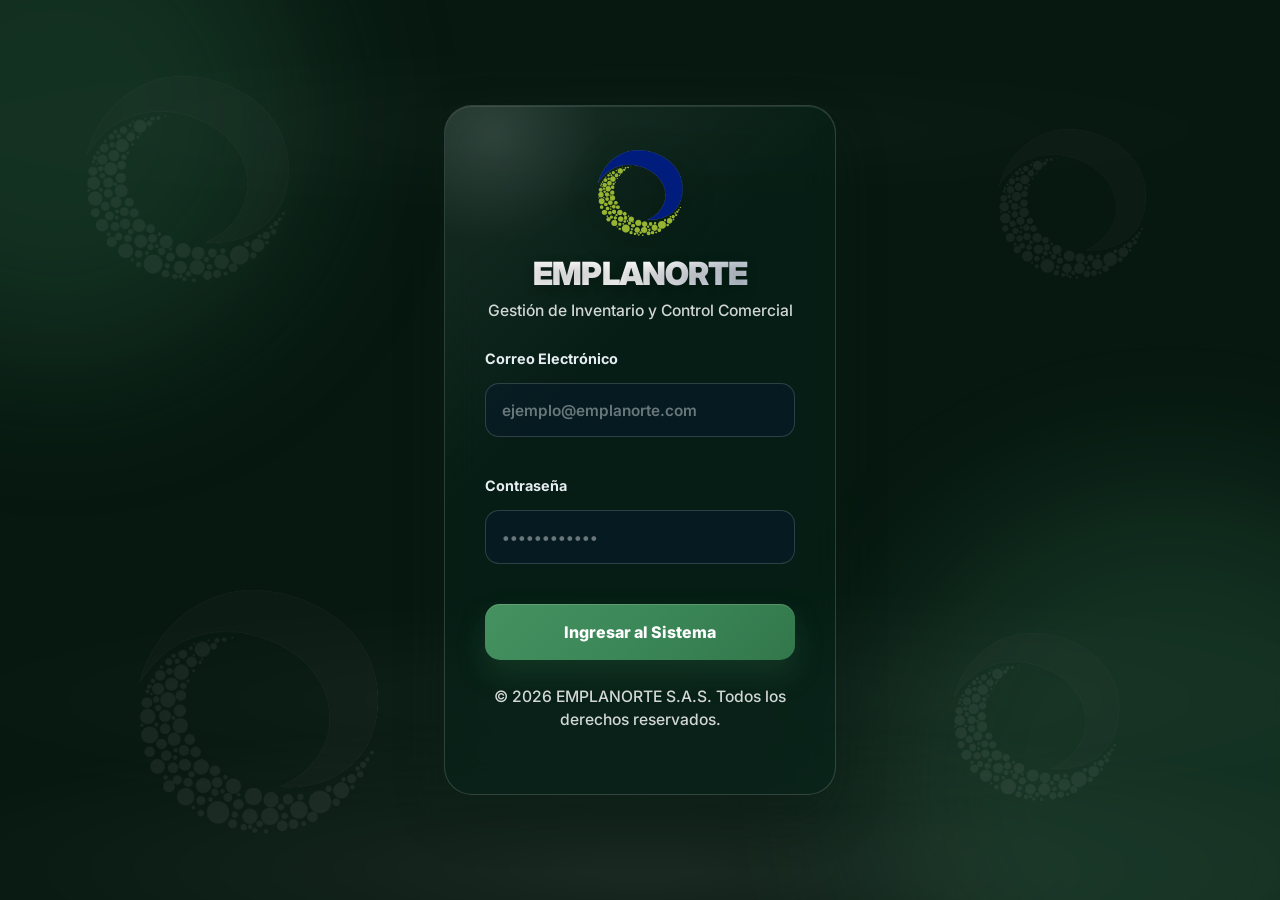
==== src/frontend/index.html @ 9bedfa75 "Proyecto Emplanorte listo para despliegue" ====
<!DOCTYPE html>
<html lang="es">
<head>
    <meta charset="UTF-8">
    <meta name="viewport" content="width=device-width, initial-scale=1.0">
    <title>EMPLANORTE - Iniciar Sesión</title>
    <link rel="icon" type="image/png" href="img/Logo.png">
    <!-- Google Fonts: Inter -->
    <link rel="preconnect" href="https://fonts.googleapis.com">
    <link rel="preconnect" href="https://fonts.gstatic.com" crossorigin>
    <link href="https://fonts.googleapis.com/css2?family=Inter:wght@300;400;500;600;700&display=swap" rel="stylesheet">
    <!-- Estilos base y de login -->
    <link rel="stylesheet" href="css/styles.css">
</head>
<body class="login-body">

    <div class="login-background">
        <div class="circle circle-1"></div>
        <div class="circle circle-2"></div>
    </div>
<body class="login-page">

    <div class="login-background">
        <span class="bg-wave wave-1"></span>
        <span class="bg-wave wave-2"></span>
        <span class="bg-wave wave-3"></span>

        <span class="bg-logo logo-1"></span>
        <span class="bg-logo logo-2"></span>
        <span class="bg-logo logo-3"></span>
        <span class="bg-logo logo-4"></span>
    </div>

    <main class="login-container">
        <div class="login-card">
            <div class="login-header">
               <div class="logo-container">
    <img src="img/Circulo.png" alt="Emplanorte" class="logo">
</div>
                <h1>EMPLANORTE</h1>
                <p>Gestión de Inventario y Control Comercial</p>
            </div>
            
            <form id="loginForm" class="login-form">
                <div class="form-group">
                    <label for="correo">Correo Electrónico</label>
                    <div class="input-wrapper">
                        <input type="email" id="correo" placeholder="ejemplo@emplanorte.com" required>
                    </div>
                </div>
                
                <div class="form-group">
                    <div class="label-row">
                        <label for="contrasena">Contraseña</label>
                    </div>
                    <div class="input-wrapper">
                        <input type="password" id="contrasena" placeholder="••••••••••••" required>
                    </div>
                </div>

                <div id="errorMessage" class="error-message hidden">
                    Credenciales incorrectas. Intente nuevamente.
                </div>
                
                <button type="submit" id="btnLogin" class="btn btn-primary btn-block">
                    <span>Ingresar al Sistema</span>
                    <div class="btn-shine"></div>
                </button>
            </form>
            
            <div class="login-footer">
                <p>&copy; 2026 EMPLANORTE S.A.S. Todos los derechos reservados.</p>
            </div>
        </div>
    </main>

    <!-- Scripts de lógica base -->
    <script src="js/api.js"></script>
    <script>
        document.getElementById('loginForm').addEventListener('submit', async (e) => {
            e.preventDefault();
            const correo = document.getElementById('correo').value;
            const contrasena = document.getElementById('contrasena').value;
            const errorMsg = document.getElementById('errorMessage');
            const btn = document.getElementById('btnLogin');
            
            errorMsg.classList.add('hidden');
            btn.disabled = true;
            btn.classList.add('loading');

            try {
                const response = await ApiClient.login(correo, contrasena);
                if (response.token) {
                    // Guardar datos de sesión
                    localStorage.setItem('emplanorte_session', JSON.stringify(response));
                    // Redirigir al dashboard
                    window.location.href = 'pages/dashboard.html';
                } else {
                    errorMsg.textContent = response.message || 'Credenciales incorrectas';
                    errorMsg.classList.remove('hidden');
                }
            } catch (err) {
                // Distinguir entre "backend caído" y un error devuelto por el backend.
                // fetch() lanza TypeError ("Failed to fetch") solo cuando no hay conexión.
                if (err instanceof TypeError) {
                    errorMsg.textContent = 'No se pudo conectar con el servidor. '
                        + 'Verifica que el backend esté encendido (http://localhost:8080).';
                } else {
                    // Mensaje real que envió el backend (credenciales, validación, etc.)
                    errorMsg.textContent = err.message || 'Ocurrió un error al iniciar sesión.';
                }
                errorMsg.classList.remove('hidden');
                console.error(err);
            } finally {
                btn.disabled = false;
                btn.classList.remove('loading');
            }
        });
    </script>
</body>
</html>
---- src/frontend/css/styles.css ----
/* ============================================================
   ESTILOS GLOBALES - EMPLANORTE S.A.S.
   Diseño Premium: Dark Mode/Glassmorphism y Tipografía Moderna
   ============================================================ */

:root {
    /* Paleta de colores */
    --bg-dark: #071810;       /* Verde muy oscuro / casi negro */
    --bg-card: rgba(10, 30, 18, 0.80); /* Verde oscuro translúcido */
    --primary: #3a7e56;       /* Verde EMPLANORTE */
    --primary-hover: #2d6244;
    --accent: #6ee7a0;        /* Verde claro complementario */
    --text-primary: #f8fafc;  /* Blanco suave */
    --text-secondary: #94a3b8;/* Gris slate */
    --border-color: rgba(255, 255, 255, 0.08);
    --border-focus: #4ade80;
    
    /* Fuentes y bordes */
    --font-sans: 'Inter', sans-serif;
    --radius-lg: 16px;
    --radius-md: 10px;
    --transition: all 0.3s cubic-bezier(0.4, 0, 0.2, 1);
}

/* Reset base */
* {
    margin: 0;
    padding: 0;
    box-sizing: border-box;
}

body {
    font-family: var(--font-sans);
    background-color: var(--bg-dark);
    color: var(--text-primary);
    min-height: 100vh;
    overflow-x: hidden;
}

/* ============================================================
   ESTILOS DE INICIAR SESIÓN (LOGIN)
   ============================================================ */

.login-body {
    display: flex;
    justify-content: center;
    align-items: center;
    position: relative;
}

/* Esferas decorativas de fondo para Glassmorphism */
.login-background {
    position: absolute;
    width: 100%;
    height: 100%;
    overflow: hidden;
    z-index: 1;
}

.circle {
    position: absolute;
    border-radius: 50%;
    filter: blur(80px);
    opacity: 0.15;
}

.circle-1 {
    width: 500px;
    height: 500px;
    background: var(--primary);
    top: -15%;
    left: -15%;
    opacity: 0.25;
}

.circle-2 {
    width: 600px;
    height: 600px;
    background: var(--accent);
    bottom: -20%;
    right: -15%;
    opacity: 0.12;
}

/* Contenedor principal del Login */
.login-container {
    position: relative;
    width: 100%;
    max-width: 440px;
    padding: 20px;
    z-index: 10;
}

/* Tarjeta de Login (Glassmorphism) */
.login-card {
    background: var(--bg-card);
    backdrop-filter: blur(20px);
    -webkit-backdrop-filter: blur(20px);
    border: 1px solid var(--border-color);
    border-radius: var(--radius-lg);
    padding: 40px;
    box-shadow: 0 20px 40px rgba(0, 0, 0, 0.3);
    animation: fadeIn 0.6s ease-out;
}

.login-header {
    text-align: center;
    margin-bottom: 30px;
}

.login-logo-wrapper {
    width: 88px;
    height: 88px;
    background: #ffffff;
    border-radius: 16px;
    display: flex;
    justify-content: center;
    align-items: center;
    margin: 0 auto 18px;
    padding: 10px;
    box-shadow: 0 6px 20px rgba(58, 126, 86, 0.45);
}

.login-logo-wrapper img {
    width: 100%;
    height: 100%;
    object-fit: contain;
}

.login-header h1 {
    font-size: 26px;
    font-weight: 700;
    letter-spacing: -0.5px;
    margin-bottom: 5px;
    background: linear-gradient(135deg, #ffffff 50%, var(--text-secondary));
    -webkit-background-clip: text;
    -webkit-text-fill-color: transparent;
}

.login-header p {
    color: var(--text-secondary);
    font-size: 14px;
}

/* Inputs y Formularios */
.login-form {
    display: flex;
    flex-direction: column;
    gap: 20px;
}

.form-group {
    display: flex;
    flex-direction: column;
    gap: 8px;
}

.form-group label {
    font-size: 13px;
    font-weight: 500;
    color: var(--text-secondary);
}

.input-wrapper {
    position: relative;
}

.input-wrapper input {
    width: 100%;
    padding: 14px 16px;
    background: rgba(15, 23, 42, 0.6);
    border: 1px solid var(--border-color);
    border-radius: var(--radius-md);
    color: var(--text-primary);
    font-size: 14px;
    font-family: var(--font-sans);
    outline: none;
    transition: var(--transition);
}

.input-wrapper input:focus {
    border-color: var(--border-focus);
    box-shadow: 0 0 0 3px rgba(58, 126, 86, 0.25);
    background: rgba(7, 24, 16, 0.85);
}

.input-wrapper input::placeholder {
    color: rgba(148, 163, 184, 0.4);
}

/* Botones Premium */
.btn {
    display: inline-flex;
    justify-content: center;
    align-items: center;
    padding: 14px 24px;
    border: none;
    border-radius: var(--radius-md);
    font-size: 14px;
    font-weight: 600;
    font-family: var(--font-sans);
    cursor: pointer;
    transition: var(--transition);
    position: relative;
    overflow: hidden;
}

.btn-primary {
    background: linear-gradient(135deg, var(--primary), var(--primary-hover));
    color: var(--text-primary);
    box-shadow: 0 4px 15px rgba(58, 126, 86, 0.35);
}

.btn-primary:hover {
    transform: translateY(-2px);
    box-shadow: 0 6px 20px rgba(58, 126, 86, 0.50);
}

.btn-primary:active {
    transform: translateY(0);
}

.btn-block {
    width: 100%;
}

/* Brillo en Hover para Botones */
.btn-shine {
    position: absolute;
    top: 0;
    left: -100%;
    width: 50%;
    height: 100%;
    background: linear-gradient(
        to right,
        rgba(255, 255, 255, 0) 0%,
        rgba(255, 255, 255, 0.3) 100%
    );
    transform: skewX(-25deg);
    transition: 0.75s;
}

.btn:hover .btn-shine {
    left: 125%;
}

/* Mensajes de error */
.error-message {
    background: rgba(239, 68, 68, 0.1);
    border: 1px solid rgba(239, 68, 68, 0.2);
    color: #f87171;
    font-size: 13px;
    padding: 12px;
    border-radius: var(--radius-md);
    text-align: center;
    animation: shake 0.4s ease-in-out;
}

.hidden {
    display: none;
}

/* Footer del Login */
.login-footer {
    margin-top: 30px;
    text-align: center;
}

.login-footer p {
    font-size: 11px;
    color: rgba(148, 163, 184, 0.5);
}

/* ============================================================
   ANIMACIONES
   ============================================================ */

@keyframes fadeIn {
    from {
        opacity: 0;
        transform: translateY(20px);
    }
    to {
        opacity: 1;
        transform: translateY(0);
    }
}

@keyframes shake {
    0%, 100% { transform: translateX(0); }
    25% { transform: translateX(-6px); }
    75% { transform: translateX(6px); }
}

/* Efecto de cargando en botón */
.btn.loading span {
    visibility: hidden;
    opacity: 0;
}

.btn.loading::after {
    content: "";
    position: absolute;
    width: 20px;
    height: 20px;
    top: 0;
    left: 0;
    right: 0;
    bottom: 0;
    margin: auto;
    border: 3px solid transparent;
    border-top-color: var(--text-primary);
    border-radius: 50%;
    animation: spin 1s ease infinite;
}

@keyframes spin {
    from { transform: rotate(0deg); }
    to { transform: rotate(360deg); }
}
/* ============================================================
   LOGIN MEJORADO - EMPLANORTE
   Autor: Salomé A.
   Fecha: 08/06/2026
   ============================================================ */

:root {
    --login-green-dark: #061f15;
    --login-green: #1f6b43;
    --login-green-light: #3d8b5a;
    --login-blue: #1d4ed8;
    --login-white: #ffffff;
    --login-muted: #a9b8c7;
    --login-border: rgba(255, 255, 255, 0.14);
    --login-input: rgba(15, 29, 42, 0.88);
}

/* Fondo general del login */
.login-page,
body.login-page {
    min-height: 100vh;
    margin: 0;
    font-family: 'Inter', sans-serif;
    background:
        radial-gradient(circle at top left, rgba(255,255,255,0.10), transparent 25%),
        radial-gradient(circle at bottom right, rgba(208, 250, 208, 0.33), transparent 22%),
        linear-gradient(135deg, #3a7f5c 0%, #4f9872 30%, #78b39a 58%, #dbe5eb 100%);
    overflow: hidden;
    position: relative;
}

/* Partículas / luces decorativas */
.login-page::before,
body.login-page::before {
    content: "";
    position: fixed;
    inset: -120px;
    background:
        radial-gradient(circle, rgba(255, 255, 255, 0.08) 1px, transparent 1px);
    background-size: 46px 46px;
    opacity: 0.22;
    animation: moveParticles 18s linear infinite;
    pointer-events: none;
}

.login-page::after,
body.login-page::after {
    content: "";
    position: fixed;
    width: 520px;
    height: 520px;
    right: -180px;
    bottom: -180px;
    border-radius: 50%;
    background: radial-gradient(circle, rgba(61, 139, 90, 0.30), transparent 68%);
    filter: blur(8px);
    animation: floatLight 7s ease-in-out infinite alternate;
    pointer-events: none;
}

@keyframes moveParticles {
    from {
        transform: translate(0, 0);
    }
    to {
        transform: translate(46px, 46px);
    }
}

@keyframes floatLight {
    from {
        transform: translateY(0) scale(1);
    }
    to {
        transform: translateY(-28px) scale(1.08);
    }
}

/* Contenedor principal */
.login-container {
    min-height: 100vh;
    display: flex;
    align-items: center;
    justify-content: center;
    padding: 24px;
    position: relative;
    z-index: 2;
}

/* Tarjeta del login */
.login-card {
    width: 100%;
    max-width: 430px;
    padding: 42px 40px 34px;
    border-radius: 28px;
    background: rgba(10, 45, 30, 0.30);
    border: 1px solid rgba(255, 255, 255, 0.22);
    backdrop-filter: blur(18px);
    -webkit-backdrop-filter: blur(18px);
    box-shadow:
        0 24px 50px rgba(25, 55, 42, 0.20),
        inset 0 1px 0 rgba(255, 255, 255, 0.14);
    position: relative;
    overflow: hidden;
    animation: cardIn 0.75s ease both;
}

/* Brillo superior de la tarjeta */
.login-card::before {
    content: "";
    position: absolute;
    top: -120px;
    left: -80px;
    width: 240px;
    height: 240px;
    background: radial-gradient(circle, rgba(61, 139, 90, 0.26), transparent 70%);
    pointer-events: none;
}

.login-card::after {
    content: "";
    position: absolute;
    inset: 0;
    border-radius: 26px;
    background: linear-gradient(135deg, rgba(255,255,255,0.08), transparent 38%);
    pointer-events: none;
}

@keyframes loginCardIn {
    from {
        opacity: 0;
        transform: translateY(24px) scale(0.97);
    }
    to {
        opacity: 1;
        transform: translateY(0) scale(1);
    }
}

/* Logo sin fondo */
.logo-container {
    display: flex;
    justify-content: center;
    margin-bottom: 18px;
    position: relative;
    z-index: 2;
}

.logo {
    width: 82px;
    height: 82px;
    object-fit: contain;
    background: transparent !important;
    border-radius: 50%;
    padding: 0 !important;
    box-shadow: none !important;
    filter: drop-shadow(0 10px 22px rgba(0, 0, 0, 0.28));
    animation: logoFloat 2.8s ease-in-out infinite;
}

@keyframes logoFloat {
    0%, 100% {
        transform: translateY(0) scale(1);
    }
    50% {
        transform: translateY(-7px) scale(1.04);
    }
}

/* Título */
.login-title,
.login-card h1 {
    margin: 0;
    text-align: center;
    color: var(--login-white);
    font-size: 2rem;
    font-weight: 900;
    letter-spacing: -0.8px;
    position: relative;
    z-index: 2;
    text-shadow: 0 3px 12px rgba(0, 0, 0, 0.22);
}

.login-subtitle,
.login-card p {
    margin: 8px 0 30px;
    text-align: center;
    color: var(--login-muted);
    font-size: 0.95rem;
    font-weight: 500;
    position: relative;
    z-index: 2;
}

/* Formulario */
.login-form,
#loginForm {
    position: relative;
    z-index: 2;
}

.form-group {
    margin-bottom: 20px;
}

.form-group label {
    display: block;
    margin-bottom: 8px;
    color: #b8c8d8;
    font-size: 0.88rem;
    font-weight: 700;
}

.form-group input {
    width: 100%;
    height: 54px;
    padding: 0 16px;
    border-radius: 14px;
    border: 1px solid rgba(255,255,255,0.20);
    background: rgba(11, 34, 54, 0.38);
    color: #ffffff;
    font-size: 0.96rem;
    font-weight: 600;
    outline: none;
    box-sizing: border-box;
    transition: all 0.25s ease;
}

.form-group input::placeholder {
    color: rgba(169, 184, 199, 0.55);
}

.form-group input:focus {
    border-color: rgba(61, 139, 90, 0.95);
    box-shadow:
        0 0 0 4px rgba(61, 139, 90, 0.18),
        0 10px 22px rgba(0, 0, 0, 0.14);
    transform: translateY(-1px);
}

/* Mensajes de error */
.error-message,
#loginError {
    display: none;
    margin: 2px 0 18px;
    padding: 13px 14px;
    border-radius: 14px;
    background: rgba(239, 68, 68, 0.13);
    border: 1px solid rgba(239, 68, 68, 0.35);
    color: #ff8b8b;
    font-size: 0.88rem;
    font-weight: 700;
    text-align: center;
    animation: shakeError 0.35s ease;
}

.error-message.show,
#loginError.show {
    display: block;
}

@keyframes shakeError {
    0%, 100% {
        transform: translateX(0);
    }
    25% {
        transform: translateX(-5px);
    }
    75% {
        transform: translateX(5px);
    }
}

/* Botón principal */
.login-button,
.btn-login,
button[type="submit"] {
    width: 100%;
    height: 56px;
    border: none;
    border-radius: 15px;
    background: linear-gradient(135deg, #3d8b5a 0%, #2f7a50 45%, #256f48 100%);
    color: #ffffff;
    font-size: 0.98rem;
    font-weight: 800;
    cursor: pointer;
    box-shadow:
        0 14px 28px rgba(47, 122, 80, 0.28),
        inset 0 1px 0 rgba(255, 255, 255, 0.18);
    transition: all 0.25s ease;
    position: relative;
    overflow: hidden;
}

.login-button::before,
.btn-login::before,
button[type="submit"]::before {
    content: "";
    position: absolute;
    top: 0;
    left: -120%;
    width: 80%;
    height: 100%;
    background: linear-gradient(90deg, transparent, rgba(255,255,255,0.25), transparent);
    transition: left 0.55s ease;
}

.login-button:hover,
.btn-login:hover,
button[type="submit"]:hover {
    transform: translateY(-2px);
    box-shadow:
        0 18px 36px rgba(47, 122, 80, 0.38),
        inset 0 1px 0 rgba(255, 255, 255, 0.20);
}

.login-button:hover::before,
.btn-login:hover::before,
button[type="submit"]:hover::before {
    left: 120%;
}

.login-button:active,
.btn-login:active,
button[type="submit"]:active {
    transform: translateY(0);
}

/* Footer */
.login-footer {
    margin-top: 28px;
    color: rgba(169, 184, 199, 0.70);
    font-size: 0.76rem;
    text-align: center;
    line-height: 1.4;
    position: relative;
    z-index: 2;
}

/* Responsive */
@media (max-width: 520px) {
    .login-card {
        padding: 34px 24px 28px;
        border-radius: 22px;
    }

    .logo {
        width: 72px;
        height: 72px;
    }

    .login-title,
    .login-card h1 {
        font-size: 1.75rem;
    }
}
/* ============================================================
   FONDO ANIMADO LOGIN - EMPLANORTE
   Más claro, con olas y logos al fondo
   ============================================================ */

body.login-page {
    min-height: 100vh;
    margin: 0;
    font-family: 'Inter', sans-serif;
    background: linear-gradient(135deg, #255840 0%, #2f7a50 28%, #3f8f67 52%, #dfe7ec 100%);
    overflow: hidden;
    position: relative;
}

/* Capa general del fondo */
.login-background {
    position: fixed;
    inset: 0;
    overflow: hidden;
    pointer-events: none;
    z-index: 0;
}

/* Olas suaves */
.bg-wave {
    position: absolute;
    left: -15%;
    width: 130%;
    border-radius: 45%;
    filter: blur(6px);
    opacity: 0.45;
    background: radial-gradient(ellipse at center,
        rgba(255, 255, 255, 0.18) 0%,
        rgba(255, 255, 255, 0.08) 35%,
        transparent 72%);
}

.wave-1 {
    height: 300px;
    bottom: -120px;
    animation: waveMove1 12s ease-in-out infinite alternate;
}

.wave-2 {
    height: 240px;
    bottom: 80px;
    animation: waveMove2 14s ease-in-out infinite alternate;
    opacity: 0.24;
}

.wave-3 {
    height: 180px;
    top: 40px;
    animation: waveMove3 16s ease-in-out infinite alternate;
    opacity: 0.14;
}

@keyframes waveMove1 {
    from {
        transform: translateX(-40px) translateY(0px) scaleX(1);
    }
    to {
        transform: translateX(40px) translateY(-16px) scaleX(1.04);
    }
}

@keyframes waveMove2 {
    from {
        transform: translateX(30px) translateY(0px) scaleX(1);
    }
    to {
        transform: translateX(-30px) translateY(18px) scaleX(1.03);
    }
}

@keyframes waveMove3 {
    from {
        transform: translateX(-20px) translateY(0px);
    }
    to {
        transform: translateX(24px) translateY(10px);
    }
}

/* Logos de fondo como marca de agua */
.bg-logo {
    position: absolute;
    background: url("../img/Circulo.png") center/contain no-repeat;
    opacity: 0.07;
    filter: grayscale(1) brightness(2.8) contrast(0.80);
    transform-origin: center;
    will-change: transform, opacity;
}

/* círculo superior izquierdo */
.logo-1 {
    width: 220px;
    height: 220px;
    top: 8%;
    left: 6%;
    animation: floatLogo1 16s ease-in-out infinite alternate;
}

/* círculo superior derecho */
.logo-2 {
    width: 160px;
    height: 160px;
    right: 10%;
    top: 14%;
    animation: floatLogo2 18s ease-in-out infinite alternate;
}

/* círculo inferior izquierdo */
.logo-3 {
    width: 260px;
    height: 260px;
    left: 10%;
    bottom: 6%;
    animation: floatLogo3 20s ease-in-out infinite alternate;
}

/* círculo inferior derecho */
.logo-4 {
    width: 180px;
    height: 180px;
    right: 12%;
    bottom: 10%;
    animation: floatLogo4 17s ease-in-out infinite alternate;
}

@keyframes floatLogo1 {
    0% {
        transform: translate(0, 0) rotate(0deg) scale(1);
        opacity: 0.05;
    }
    50% {
        transform: translate(18px, -12px) rotate(4deg) scale(1.03);
        opacity: 0.08;
    }
    100% {
        transform: translate(-8px, 14px) rotate(-3deg) scale(0.98);
        opacity: 0.06;
    }
}

@keyframes floatLogo2 {
    0% {
        transform: translate(0, 0) rotate(0deg) scale(1);
        opacity: 0.04;
    }
    50% {
        transform: translate(-16px, 10px) rotate(-5deg) scale(1.04);
        opacity: 0.07;
    }
    100% {
        transform: translate(10px, -12px) rotate(3deg) scale(0.98);
        opacity: 0.05;
    }
}

@keyframes floatLogo3 {
    0% {
        transform: translate(0, 0) rotate(0deg) scale(1);
        opacity: 0.05;
    }
    50% {
        transform: translate(22px, -18px) rotate(5deg) scale(1.02);
        opacity: 0.08;
    }
    100% {
        transform: translate(-10px, 8px) rotate(-4deg) scale(0.97);
        opacity: 0.06;
    }
}

@keyframes floatLogo4 {
    0% {
        transform: translate(0, 0) rotate(0deg) scale(1);
        opacity: 0.04;
    }
    50% {
        transform: translate(-14px, -14px) rotate(4deg) scale(1.03);
        opacity: 0.07;
    }
    100% {
        transform: translate(12px, 10px) rotate(-3deg) scale(0.98);
        opacity: 0.05;
    }
}
/* Contenedor del login */
.login-container {
    min-height: 100vh;
    display: flex;
    align-items: center;
    justify-content: center;
    padding: 24px;
    position: relative;
    z-index: 2;
}

/* Tarjeta del login */
.login-card {
    width: 100%;
    max-width: 430px;
    padding: 42px 40px 34px;
    border-radius: 28px;
    background: rgba(6, 37, 25, 0.48);
    border: 1px solid rgba(255, 255, 255, 0.16);
    backdrop-filter: blur(16px);
    -webkit-backdrop-filter: blur(16px);
    box-shadow:
        0 22px 50px rgba(10, 34, 23, 0.28),
        inset 0 1px 0 rgba(255, 255, 255, 0.10);
    position: relative;
    overflow: hidden;
    animation: cardIn 0.75s ease both;
}

.login-card::before {
    content: "";
    position: absolute;
    top: -80px;
    left: -60px;
    width: 220px;
    height: 220px;
    background: radial-gradient(circle, rgba(255,255,255,0.10), transparent 70%);
    pointer-events: none;
}

@keyframes cardIn {
    from {
        opacity: 0;
        transform: translateY(28px) scale(0.97);
    }
    to {
        opacity: 1;
        transform: translateY(0) scale(1);
    }
}

/* Logo principal */
.logo-container {
    display: flex;
    justify-content: center;
    margin-bottom: 14px;
    position: relative;
    z-index: 2;
}

.logo {
    width: 92px;
    height: 92px;
    object-fit: contain;
    background: transparent !important;
    box-shadow: none !important;
    border-radius: 50%;
    animation: logoFloat 3s ease-in-out infinite;
    filter: drop-shadow(0 8px 16px rgba(0, 0, 0, 0.22));
}

@keyframes logoFloat {
    0%, 100% {
        transform: translateY(0px);
    }
    50% {
        transform: translateY(-8px);
    }
}

/* Títulos */
.login-card h1,
.login-title {
    margin: 0;
    text-align: center;
    color: #ffffff;
    font-size: 2rem;
    font-weight: 900;
    letter-spacing: -0.8px;
    position: relative;
    z-index: 2;
}

.login-card p,
.login-subtitle {
    margin: 8px 0 28px;
    text-align: center;
    color: rgba(255,255,255,0.82);
    font-size: 0.98rem;
    font-weight: 500;
    position: relative;
    z-index: 2;
}

/* Inputs */
.form-group {
    margin-bottom: 20px;
    position: relative;
    z-index: 2;
}

.form-group label {
    display: block;
    margin-bottom: 8px;
    color: #e6edf1;
    font-size: 0.90rem;
    font-weight: 700;
}

.form-group input {
    width: 100%;
    height: 54px;
    padding: 0 16px;
    border-radius: 14px;
    border: 1px solid rgba(255,255,255,0.16);
    background: rgba(9, 29, 47, 0.55);
    color: #ffffff;
    font-size: 0.96rem;
    font-weight: 600;
    outline: none;
    box-sizing: border-box;
    transition: all 0.25s ease;
}

.form-group input::placeholder {
    color: rgba(255,255,255,0.40);
}

.form-group input:focus {
    border-color: rgba(96, 165, 250, 0.55);
    box-shadow: 0 0 0 4px rgba(96, 165, 250, 0.14);
    transform: translateY(-1px);
}

/* Botón */
button[type="submit"],
.login-button,
.btn-login {
    width: 100%;
    height: 56px;
    border: none;
    border-radius: 15px;
    background: linear-gradient(135deg, #469160 0%, #3b8757 50%, #32774b 100%);
    color: #ffffff;
    font-size: 1rem;
    font-weight: 800;
    cursor: pointer;
    box-shadow:
        0 14px 28px rgba(50, 119, 75, 0.25),
        inset 0 1px 0 rgba(255,255,255,0.16);
    transition: all 0.25s ease;
    position: relative;
    overflow: hidden;
}

button[type="submit"]::before,
.login-button::before,
.btn-login::before {
    content: "";
    position: absolute;
    top: 0;
    left: -120%;
    width: 80%;
    height: 100%;
    background: linear-gradient(90deg, transparent, rgba(255,255,255,0.24), transparent);
    transition: left 0.6s ease;
}

button[type="submit"]:hover,
.login-button:hover,
.btn-login:hover {
    transform: translateY(-2px);
    box-shadow:
        0 18px 34px rgba(50, 119, 75, 0.30),
        inset 0 1px 0 rgba(255,255,255,0.18);
}

button[type="submit"]:hover::before,
.login-button:hover::before,
.btn-login:hover::before {
    left: 120%;
}

/* Footer */
.login-footer {
    margin-top: 26px;
    text-align: center;
    color: rgba(255,255,255,0.70);
    font-size: 0.80rem;
    line-height: 1.45;
    position: relative;
    z-index: 2;
}

/* Responsive */
@media (max-width: 520px) {
    .login-card {
        padding: 34px 24px 28px;
        border-radius: 24px;
    }

    .logo {
        width: 80px;
        height: 80px;
    }

    .login-card h1,
    .login-title {
        font-size: 1.75rem;
    }

    .logo-1,
    .logo-2,
    .logo-3,
    .logo-4 {
        opacity: 0.04;
    }
}
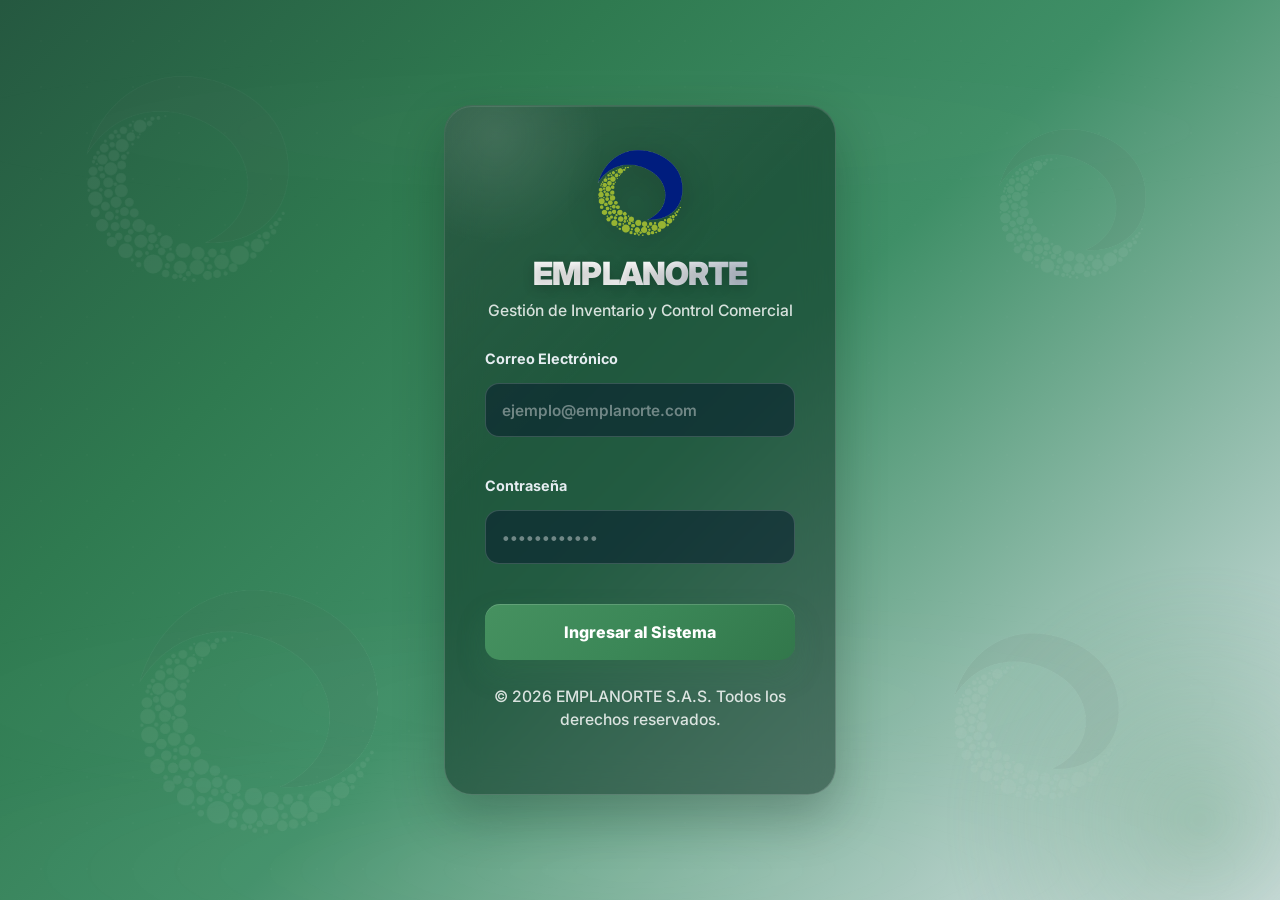
==== commit 39669afa: "Mejorar inventario, categorías, acceso y estados de carga" ====
--- a/src/frontend/index.html
+++ b/src/frontend/index.html
@@ -10,15 +10,9 @@
     <link rel="preconnect" href="https://fonts.gstatic.com" crossorigin>
     <link href="https://fonts.googleapis.com/css2?family=Inter:wght@300;400;500;600;700&display=swap" rel="stylesheet">
     <!-- Estilos base y de login -->
-    <link rel="stylesheet" href="css/styles.css">
+    <link rel="stylesheet" href="css/styles.css?v=2.4.0">
 </head>
-<body class="login-body">
-
-    <div class="login-background">
-        <div class="circle circle-1"></div>
-        <div class="circle circle-2"></div>
-    </div>
-<body class="login-page">
+<body class="login-body login-page">
 
     <div class="login-background">
         <span class="bg-wave wave-1"></span>
@@ -75,7 +69,7 @@
     </main>
 
     <!-- Scripts de lógica base -->
-    <script src="js/api.js"></script>
+    <script src="js/api.js?v=2.4.0"></script>
     <script>
         document.getElementById('loginForm').addEventListener('submit', async (e) => {
             e.preventDefault();
@@ -85,6 +79,7 @@
             const btn = document.getElementById('btnLogin');
             
             errorMsg.classList.add('hidden');
+            errorMsg.classList.remove('show');
             btn.disabled = true;
             btn.classList.add('loading');
 
@@ -98,6 +93,7 @@
                 } else {
                     errorMsg.textContent = response.message || 'Credenciales incorrectas';
                     errorMsg.classList.remove('hidden');
+                    errorMsg.classList.add('show');
                 }
             } catch (err) {
                 // Distinguir entre "backend caído" y un error devuelto por el backend.
@@ -110,6 +106,7 @@
                     errorMsg.textContent = err.message || 'Ocurrió un error al iniciar sesión.';
                 }
                 errorMsg.classList.remove('hidden');
+                errorMsg.classList.add('show');
                 console.error(err);
             } finally {
                 btn.disabled = false;
--- a/src/frontend/css/styles.css
+++ b/src/frontend/css/styles.css
@@ -318,6 +318,77 @@
     from { transform: rotate(0deg); }
     to { transform: rotate(360deg); }
 }
+
+/* Indicador global: impide acciones mientras el backend termina una operación. */
+.global-loading-overlay {
+    position: fixed;
+    inset: 0;
+    z-index: 20000;
+    display: flex;
+    align-items: center;
+    justify-content: center;
+    padding: 20px;
+    background: rgba(15, 28, 45, 0.46);
+    backdrop-filter: blur(2px);
+    opacity: 0;
+    visibility: hidden;
+    pointer-events: none;
+    transition: opacity 0.16s ease, visibility 0.16s ease;
+}
+
+.global-loading-overlay.show {
+    opacity: 1;
+    visibility: visible;
+    pointer-events: all;
+}
+
+.global-loading-card {
+    min-width: 210px;
+    display: flex;
+    flex-direction: column;
+    align-items: center;
+    gap: 7px;
+    padding: 24px 30px;
+    border-radius: 16px;
+    background: #ffffff;
+    color: #1f2937;
+    box-shadow: 0 22px 55px rgba(15, 28, 45, 0.28);
+    text-align: center;
+}
+
+.global-loading-card strong {
+    margin-top: 3px;
+    font-size: 15px;
+}
+
+.global-loading-card span {
+    color: #64748b;
+    font-size: 12px;
+}
+
+.global-loading-spinner {
+    width: 38px;
+    height: 38px;
+    border: 4px solid #dce9e1;
+    border-top-color: #3a7e56;
+    border-radius: 50%;
+    animation: global-loading-spin 0.8s linear infinite;
+}
+
+@keyframes global-loading-spin {
+    from { transform: rotate(0deg); }
+    to { transform: rotate(360deg); }
+}
+
+html.is-loading,
+html.is-loading body {
+    cursor: wait;
+}
+
+@media (prefers-reduced-motion: reduce) {
+    .global-loading-overlay { transition: none; }
+    .global-loading-spinner { animation-duration: 1.6s; }
+}
 /* ============================================================
    LOGIN MEJORADO - EMPLANORTE
    Autor: Salomé A.
@@ -1090,4 +1161,5 @@
     .logo-4 {
         opacity: 0.04;
     }
-}+    
+}
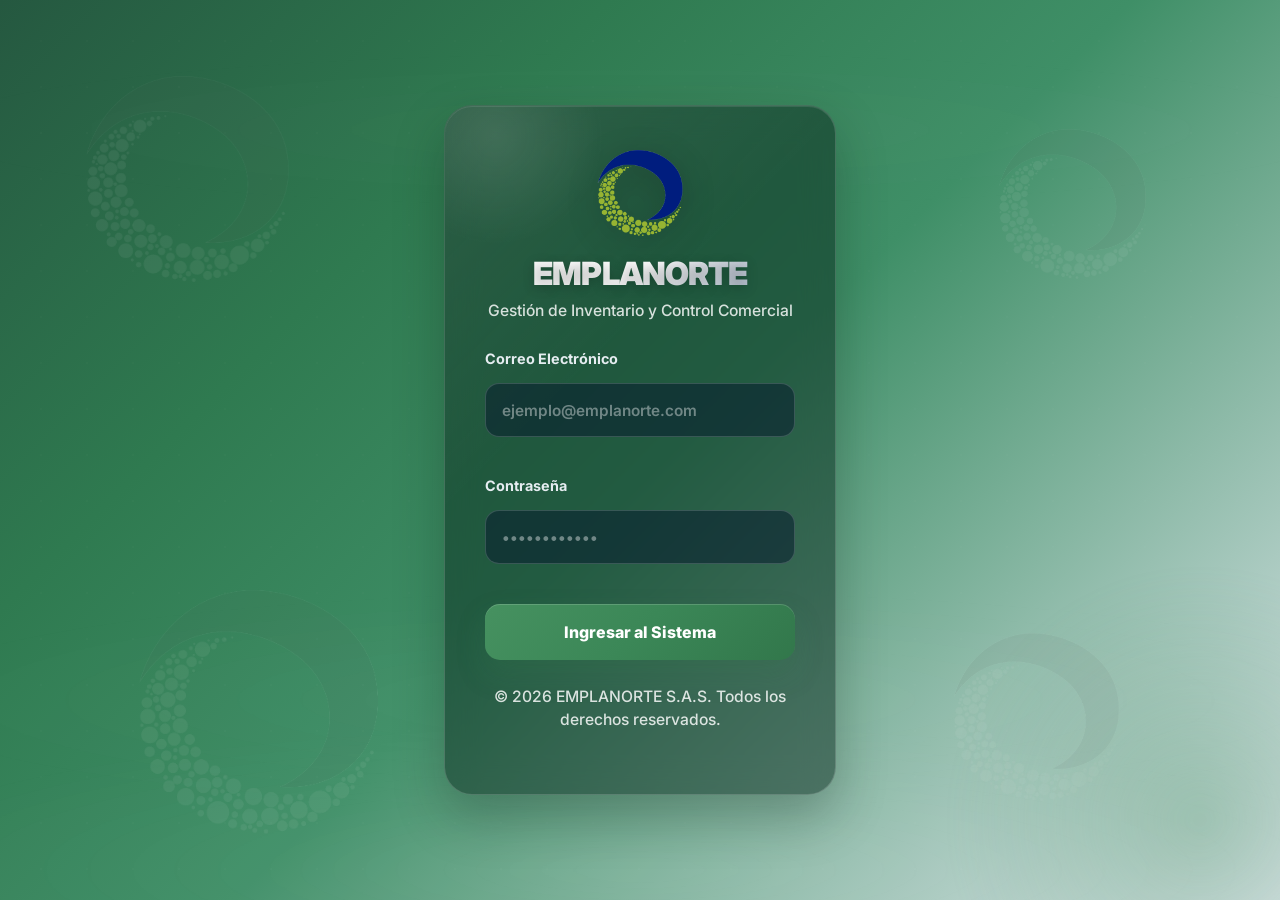
==== commit 04ce93b8: "feat: integrar flete por pacas, cartera y autenticación JWT" ====
--- a/src/frontend/index.html
+++ b/src/frontend/index.html
@@ -69,8 +69,17 @@
     </main>
 
     <!-- Scripts de lógica base -->
-    <script src="js/api.js?v=2.4.0"></script>
+    <script src="js/runtime-config.js?v=2.6.0"></script>
+    <script src="js/api.js?v=2.6.0"></script>
     <script>
+        const pendingAuthMessage = window.EmplanorteAuthSession.consumeMessage();
+        if (pendingAuthMessage) {
+            const errorMsg = document.getElementById('errorMessage');
+            errorMsg.textContent = pendingAuthMessage;
+            errorMsg.classList.remove('hidden');
+            errorMsg.classList.add('show');
+        }
+
         document.getElementById('loginForm').addEventListener('submit', async (e) => {
             e.preventDefault();
             const correo = document.getElementById('correo').value;
@@ -87,7 +96,7 @@
                 const response = await ApiClient.login(correo, contrasena);
                 if (response.token) {
                     // Guardar datos de sesión
-                    localStorage.setItem('emplanorte_session', JSON.stringify(response));
+                    window.EmplanorteAuthSession.save(response);
                     // Redirigir al dashboard
                     window.location.href = 'pages/dashboard.html';
                 } else {
@@ -100,7 +109,7 @@
                 // fetch() lanza TypeError ("Failed to fetch") solo cuando no hay conexión.
                 if (err instanceof TypeError) {
                     errorMsg.textContent = 'No se pudo conectar con el servidor. '
-                        + 'Verifica que el backend esté encendido (http://localhost:8080).';
+                        + 'Verifica que el backend local esté encendido (http://127.0.0.1:8080).';
                 } else {
                     // Mensaje real que envió el backend (credenciales, validación, etc.)
                     errorMsg.textContent = err.message || 'Ocurrió un error al iniciar sesión.';
